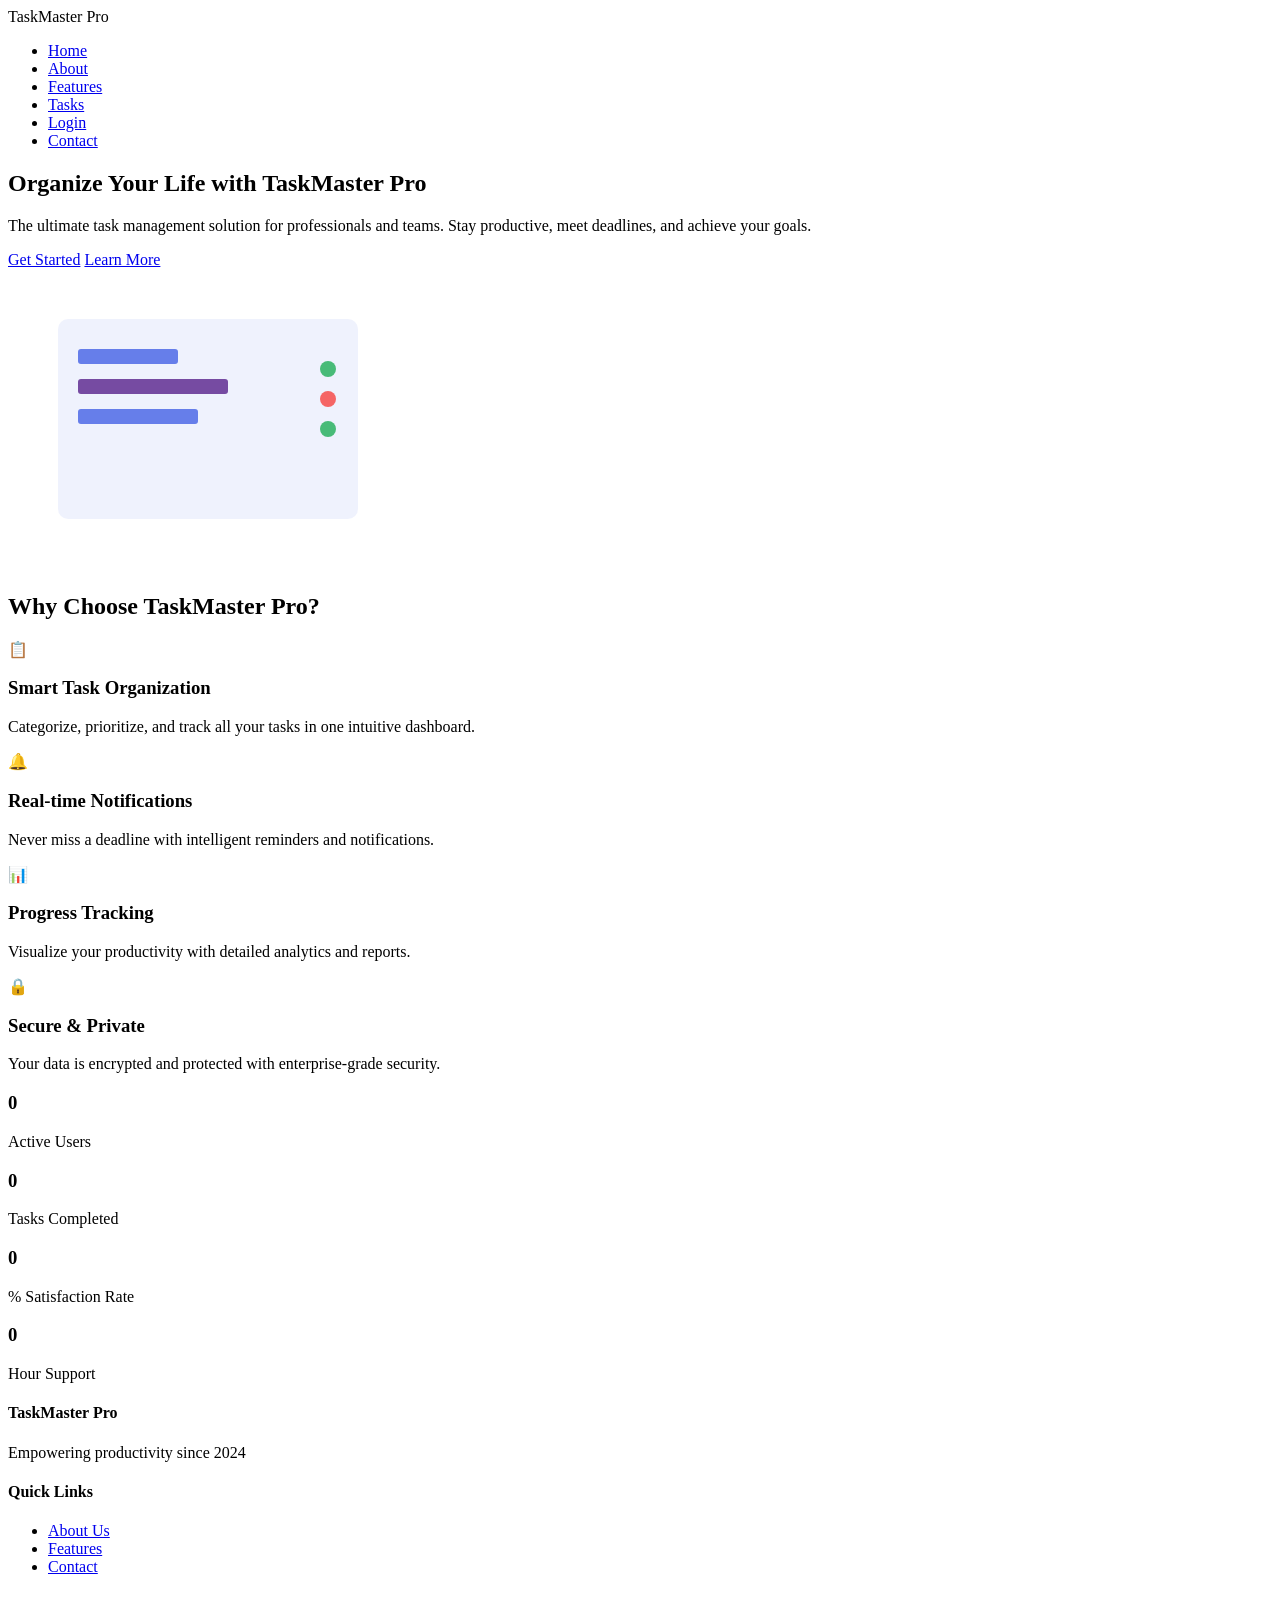
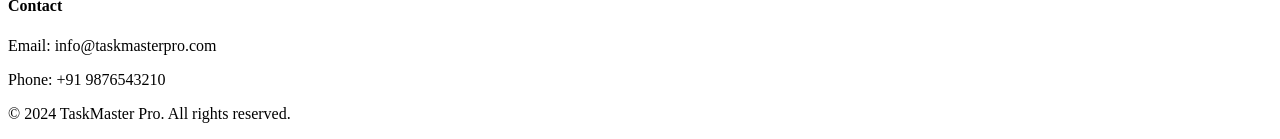
==== index.html @ 604fd154 "Add files via upload" ====
<!DOCTYPE html>
<html lang="en">
<head>
    <meta charset="UTF-8">
    <meta name="viewport" content="width=device-width, initial-scale=1.0">
    <title>TaskMaster Pro - Productivity Made Simple</title>
    <link rel="stylesheet" href="css/styles.css">
</head>
<body>
    <nav class="navbar">
        <div class="container">
            <div class="logo">TaskMaster Pro</div>
            <ul class="nav-links">
                <li><a href="index.html" class="active">Home</a></li>
                <li><a href="about.html">About</a></li>
                <li><a href="features.html">Features</a></li>
                <li><a href="tasks.html">Tasks</a></li>
                <li><a href="login.html">Login</a></li>
                <li><a href="contact.html">Contact</a></li>
            </ul>
            <div class="hamburger">
                <span></span>
                <span></span>
                <span></span>
            </div>
        </div>
    </nav>

    <section class="hero">
        <div class="container">
            <div class="hero-content">
                <h1>Organize Your Life with TaskMaster Pro</h1>
                <p>The ultimate task management solution for professionals and teams. Stay productive, meet deadlines, and achieve your goals.</p>
                <div class="cta-buttons">
                    <a href="login.html" class="btn btn-primary">Get Started</a>
                    <a href="features.html" class="btn btn-secondary">Learn More</a>
                </div>
            </div>
            <div class="hero-image">
                <div class="image-placeholder">
                    <svg width="400" height="300" viewBox="0 0 400 300">
                        <rect x="50" y="50" width="300" height="200" fill="#667eea" opacity="0.1" rx="10"/>
                        <rect x="70" y="80" width="100" height="15" fill="#667eea" rx="3"/>
                        <rect x="70" y="110" width="150" height="15" fill="#764ba2" rx="3"/>
                        <rect x="70" y="140" width="120" height="15" fill="#667eea" rx="3"/>
                        <circle cx="320" cy="100" r="8" fill="#48bb78"/>
                        <circle cx="320" cy="130" r="8" fill="#f56565"/>
                        <circle cx="320" cy="160" r="8" fill="#48bb78"/>
                    </svg>
                </div>
            </div>
        </div>
    </section>

    <section class="features-preview">
        <div class="container">
            <h2>Why Choose TaskMaster Pro?</h2>
            <div class="features-grid">
                <div class="feature-card">
                    <div class="icon">📋</div>
                    <h3>Smart Task Organization</h3>
                    <p>Categorize, prioritize, and track all your tasks in one intuitive dashboard.</p>
                </div>
                <div class="feature-card">
                    <div class="icon">🔔</div>
                    <h3>Real-time Notifications</h3>
                    <p>Never miss a deadline with intelligent reminders and notifications.</p>
                </div>
                <div class="feature-card">
                    <div class="icon">📊</div>
                    <h3>Progress Tracking</h3>
                    <p>Visualize your productivity with detailed analytics and reports.</p>
                </div>
                <div class="feature-card">
                    <div class="icon">🔒</div>
                    <h3>Secure & Private</h3>
                    <p>Your data is encrypted and protected with enterprise-grade security.</p>
                </div>
            </div>
        </div>
    </section>

    <section class="stats">
        <div class="container">
            <div class="stats-grid">
                <div class="stat-item">
                    <h3 class="counter" data-target="10000">0</h3>
                    <p>Active Users</p>
                </div>
                <div class="stat-item">
                    <h3 class="counter" data-target="50000">0</h3>
                    <p>Tasks Completed</p>
                </div>
                <div class="stat-item">
                    <h3 class="counter" data-target="98">0</h3>
                    <p>% Satisfaction Rate</p>
                </div>
                <div class="stat-item">
                    <h3 class="counter" data-target="24">0</h3>
                    <p>Hour Support</p>
                </div>
            </div>
        </div>
    </section>

    <footer class="footer">
        <div class="container">
            <div class="footer-content">
                <div class="footer-section">
                    <h4>TaskMaster Pro</h4>
                    <p>Empowering productivity since 2024</p>
                </div>
                <div class="footer-section">
                    <h4>Quick Links</h4>
                    <ul>
                        <li><a href="about.html">About Us</a></li>
                        <li><a href="features.html">Features</a></li>
                        <li><a href="contact.html">Contact</a></li>
                    </ul>
                </div>
                <div class="footer-section">
                    <h4>Contact</h4>
                    <p>Email: info@taskmasterpro.com</p>
                    <p>Phone: +91 9876543210</p>
                </div>
            </div>
            <div class="footer-bottom">
                <p>&copy; 2024 TaskMaster Pro. All rights reserved.</p>
            </div>
        </div>
    </footer>

    <script src="js/script.js"></script>
</body>
</html>
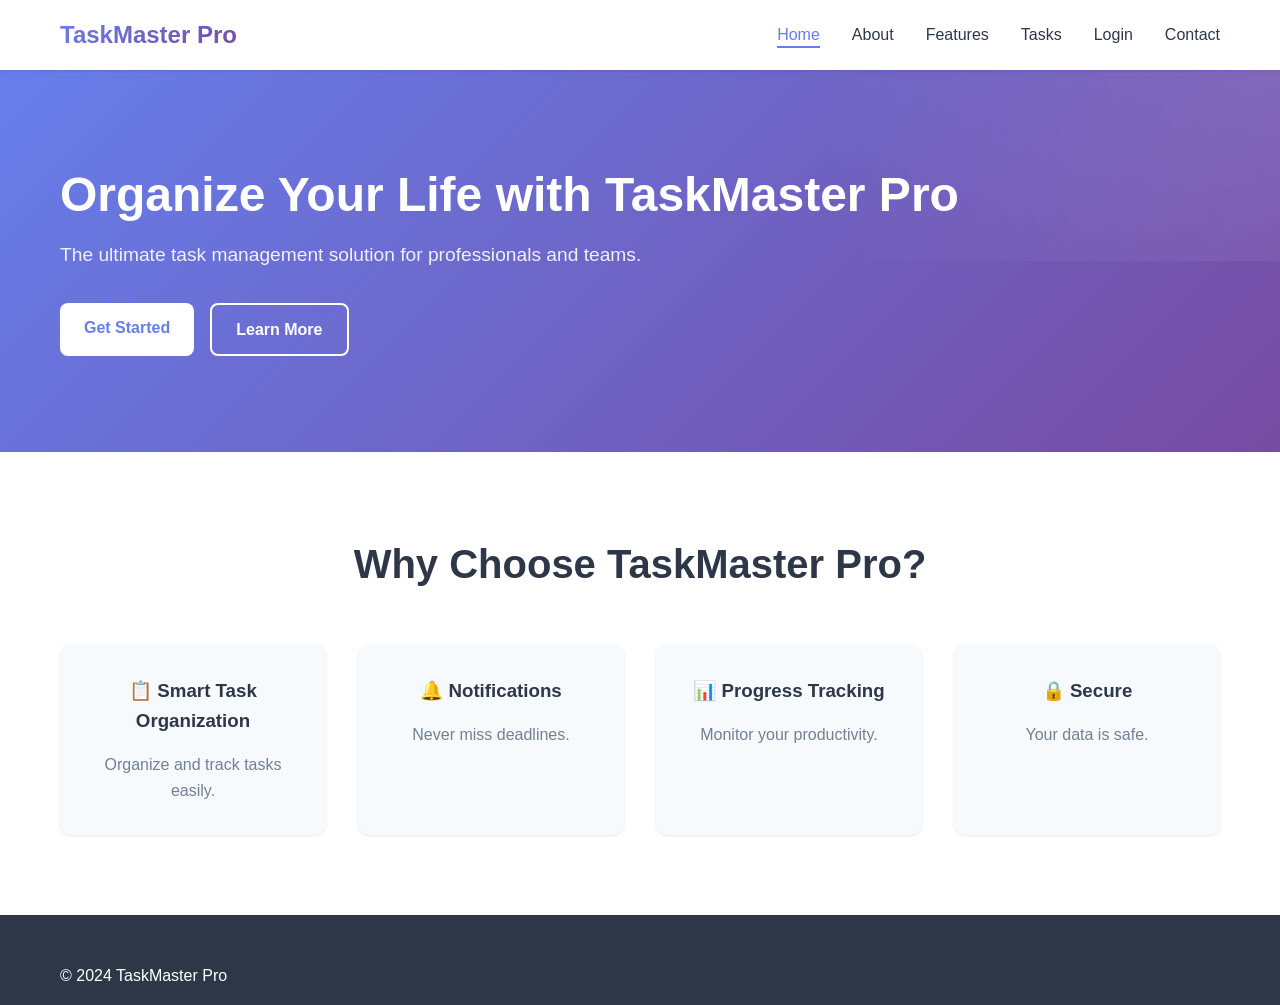
==== commit 839a861b: "Add files via upload" ====
--- a/index.html
+++ b/index.html
@@ -7,129 +7,75 @@
     <link rel="stylesheet" href="css/styles.css">
 </head>
 <body>
-    <nav class="navbar">
-        <div class="container">
-            <div class="logo">TaskMaster Pro</div>
-            <ul class="nav-links">
-                <li><a href="index.html" class="active">Home</a></li>
-                <li><a href="about.html">About</a></li>
-                <li><a href="features.html">Features</a></li>
-                <li><a href="tasks.html">Tasks</a></li>
-                <li><a href="login.html">Login</a></li>
-                <li><a href="contact.html">Contact</a></li>
-            </ul>
-            <div class="hamburger">
-                <span></span>
-                <span></span>
-                <span></span>
+
+<!-- NAVBAR -->
+<nav class="navbar">
+    <div class="container">
+        <div class="logo">TaskMaster Pro</div>
+        <ul class="nav-links">
+            <li><a href="index.html" class="active">Home</a></li>
+            <li><a href="about.html">About</a></li>
+            <li><a href="features.html">Features</a></li>
+            <li><a href="php/tasks.php">Tasks</a></li>
+            <li><a href="php/login.php">Login</a></li>
+            <li><a href="contact.html">Contact</a></li>
+        </ul>
+    </div>
+</nav>
+
+<!-- HERO SECTION -->
+<section class="hero">
+    <div class="container">
+        <div class="hero-content">
+            <h1>Organize Your Life with TaskMaster Pro</h1>
+            <p>The ultimate task management solution for professionals and teams.</p>
+            
+            <div class="cta-buttons">
+                <!-- ✅ FIXED -->
+                <a href="php/login.php" class="btn btn-primary">Get Started</a>
+                <a href="features.html" class="btn btn-secondary">Learn More</a>
             </div>
         </div>
-    </nav>
+    </div>
+</section>
 
-    <section class="hero">
-        <div class="container">
-            <div class="hero-content">
-                <h1>Organize Your Life with TaskMaster Pro</h1>
-                <p>The ultimate task management solution for professionals and teams. Stay productive, meet deadlines, and achieve your goals.</p>
-                <div class="cta-buttons">
-                    <a href="login.html" class="btn btn-primary">Get Started</a>
-                    <a href="features.html" class="btn btn-secondary">Learn More</a>
-                </div>
+<!-- FEATURES -->
+<section class="features-preview">
+    <div class="container">
+        <h2>Why Choose TaskMaster Pro?</h2>
+        
+        <div class="features-grid">
+            <div class="feature-card">
+                <h3>📋 Smart Task Organization</h3>
+                <p>Organize and track tasks easily.</p>
             </div>
-            <div class="hero-image">
-                <div class="image-placeholder">
-                    <svg width="400" height="300" viewBox="0 0 400 300">
-                        <rect x="50" y="50" width="300" height="200" fill="#667eea" opacity="0.1" rx="10"/>
-                        <rect x="70" y="80" width="100" height="15" fill="#667eea" rx="3"/>
-                        <rect x="70" y="110" width="150" height="15" fill="#764ba2" rx="3"/>
-                        <rect x="70" y="140" width="120" height="15" fill="#667eea" rx="3"/>
-                        <circle cx="320" cy="100" r="8" fill="#48bb78"/>
-                        <circle cx="320" cy="130" r="8" fill="#f56565"/>
-                        <circle cx="320" cy="160" r="8" fill="#48bb78"/>
-                    </svg>
-                </div>
+
+            <div class="feature-card">
+                <h3>🔔 Notifications</h3>
+                <p>Never miss deadlines.</p>
+            </div>
+
+            <div class="feature-card">
+                <h3>📊 Progress Tracking</h3>
+                <p>Monitor your productivity.</p>
+            </div>
+
+            <div class="feature-card">
+                <h3>🔒 Secure</h3>
+                <p>Your data is safe.</p>
             </div>
         </div>
-    </section>
+    </div>
+</section>
 
-    <section class="features-preview">
-        <div class="container">
-            <h2>Why Choose TaskMaster Pro?</h2>
-            <div class="features-grid">
-                <div class="feature-card">
-                    <div class="icon">📋</div>
-                    <h3>Smart Task Organization</h3>
-                    <p>Categorize, prioritize, and track all your tasks in one intuitive dashboard.</p>
-                </div>
-                <div class="feature-card">
-                    <div class="icon">🔔</div>
-                    <h3>Real-time Notifications</h3>
-                    <p>Never miss a deadline with intelligent reminders and notifications.</p>
-                </div>
-                <div class="feature-card">
-                    <div class="icon">📊</div>
-                    <h3>Progress Tracking</h3>
-                    <p>Visualize your productivity with detailed analytics and reports.</p>
-                </div>
-                <div class="feature-card">
-                    <div class="icon">🔒</div>
-                    <h3>Secure & Private</h3>
-                    <p>Your data is encrypted and protected with enterprise-grade security.</p>
-                </div>
-            </div>
-        </div>
-    </section>
+<!-- FOOTER -->
+<footer class="footer">
+    <div class="container">
+        <p>&copy; 2024 TaskMaster Pro</p>
+    </div>
+</footer>
 
-    <section class="stats">
-        <div class="container">
-            <div class="stats-grid">
-                <div class="stat-item">
-                    <h3 class="counter" data-target="10000">0</h3>
-                    <p>Active Users</p>
-                </div>
-                <div class="stat-item">
-                    <h3 class="counter" data-target="50000">0</h3>
-                    <p>Tasks Completed</p>
-                </div>
-                <div class="stat-item">
-                    <h3 class="counter" data-target="98">0</h3>
-                    <p>% Satisfaction Rate</p>
-                </div>
-                <div class="stat-item">
-                    <h3 class="counter" data-target="24">0</h3>
-                    <p>Hour Support</p>
-                </div>
-            </div>
-        </div>
-    </section>
+<script src="js/script.js"></script>
 
-    <footer class="footer">
-        <div class="container">
-            <div class="footer-content">
-                <div class="footer-section">
-                    <h4>TaskMaster Pro</h4>
-                    <p>Empowering productivity since 2024</p>
-                </div>
-                <div class="footer-section">
-                    <h4>Quick Links</h4>
-                    <ul>
-                        <li><a href="about.html">About Us</a></li>
-                        <li><a href="features.html">Features</a></li>
-                        <li><a href="contact.html">Contact</a></li>
-                    </ul>
-                </div>
-                <div class="footer-section">
-                    <h4>Contact</h4>
-                    <p>Email: info@taskmasterpro.com</p>
-                    <p>Phone: +91 9876543210</p>
-                </div>
-            </div>
-            <div class="footer-bottom">
-                <p>&copy; 2024 TaskMaster Pro. All rights reserved.</p>
-            </div>
-        </div>
-    </footer>
-
-    <script src="js/script.js"></script>
 </body>
 </html>
--- a/css/styles.css
+++ b/css/styles.css
@@ -0,0 +1,1155 @@
+/* ===================================
+   CSS Reset & Base Styles
+   =================================== */
+* {
+    margin: 0;
+    padding: 0;
+    box-sizing: border-box;
+}
+
+:root {
+    --primary-color: #667eea;
+    --secondary-color: #764ba2;
+    --accent-color: #48bb78;
+    --danger-color: #f56565;
+    --warning-color: #ed8936;
+    --text-dark: #2d3748;
+    --text-light: #718096;
+    --bg-light: #f7fafc;
+    --bg-white: #ffffff;
+    --border-color: #e2e8f0;
+    --shadow-sm: 0 1px 3px rgba(0,0,0,0.1);
+    --shadow-md: 0 4px 6px rgba(0,0,0,0.1);
+    --shadow-lg: 0 10px 25px rgba(0,0,0,0.15);
+    --transition: all 0.3s ease;
+}
+
+body {
+    font-family: 'Segoe UI', Tahoma, Geneva, Verdana, sans-serif;
+    line-height: 1.6;
+    color: var(--text-dark);
+    background-color: var(--bg-light);
+}
+
+.container {
+    max-width: 1200px;
+    margin: 0 auto;
+    padding: 0 20px;
+}
+
+/* ===================================
+   Navigation Bar (Positioning)
+   =================================== */
+.navbar {
+    background: var(--bg-white);
+    box-shadow: var(--shadow-sm);
+    position: sticky;
+    top: 0;
+    z-index: 1000;
+    padding: 1rem 0;
+}
+
+.navbar .container {
+    display: flex;
+    justify-content: space-between;
+    align-items: center;
+}
+
+.logo {
+    font-size: 1.5rem;
+    font-weight: bold;
+    background: linear-gradient(135deg, var(--primary-color), var(--secondary-color));
+    -webkit-background-clip: text;
+    -webkit-text-fill-color: transparent;
+    background-clip: text;
+}
+
+.nav-links {
+    display: flex;
+    list-style: none;
+    gap: 2rem;
+}
+
+.nav-links a {
+    text-decoration: none;
+    color: var(--text-dark);
+    font-weight: 500;
+    transition: var(--transition);
+    position: relative;
+}
+
+.nav-links a:hover,
+.nav-links a.active {
+    color: var(--primary-color);
+}
+
+.nav-links a::after {
+    content: '';
+    position: absolute;
+    bottom: -5px;
+    left: 0;
+    width: 0;
+    height: 2px;
+    background: var(--primary-color);
+    transition: var(--transition);
+}
+
+.nav-links a:hover::after,
+.nav-links a.active::after {
+    width: 100%;
+}
+
+.hamburger {
+    display: none;
+    flex-direction: column;
+    cursor: pointer;
+    gap: 4px;
+}
+
+.hamburger span {
+    width: 25px;
+    height: 3px;
+    background: var(--text-dark);
+    transition: var(--transition);
+}
+
+/* ===================================
+   Hero Section
+   =================================== */
+.hero {
+    background: linear-gradient(135deg, #667eea 0%, #764ba2 100%);
+    color: white;
+    padding: 6rem 0;
+    position: relative;
+    overflow: hidden;
+}
+
+.hero::before {
+    content: '';
+    position: absolute;
+    top: -50%;
+    right: -50%;
+    width: 100%;
+    height: 100%;
+    background: radial-gradient(circle, rgba(255,255,255,0.1) 0%, transparent 70%);
+}
+
+.hero .container {
+    display: flex;
+    align-items: center;
+    justify-content: space-between;
+    gap: 3rem;
+    position: relative;
+    z-index: 1;
+}
+
+.hero-content {
+    flex: 1;
+}
+
+.hero h1 {
+    font-size: 3rem;
+    margin-bottom: 1rem;
+    line-height: 1.2;
+}
+
+.hero p {
+    font-size: 1.2rem;
+    margin-bottom: 2rem;
+    opacity: 0.9;
+}
+
+.cta-buttons {
+    display: flex;
+    gap: 1rem;
+}
+
+.hero-image {
+    flex: 1;
+    display: flex;
+    justify-content: center;
+}
+
+/* ===================================
+   Buttons
+   =================================== */
+.btn {
+    display: inline-block;
+    padding: 0.75rem 1.5rem;
+    border-radius: 8px;
+    text-decoration: none;
+    font-weight: 600;
+    transition: var(--transition);
+    border: none;
+    cursor: pointer;
+    font-size: 1rem;
+}
+
+.btn-primary {
+    background: white;
+    color: var(--primary-color);
+}
+
+.btn-primary:hover {
+    transform: translateY(-2px);
+    box-shadow: var(--shadow-md);
+}
+
+.btn-secondary {
+    background: transparent;
+    color: white;
+    border: 2px solid white;
+}
+
+.btn-secondary:hover {
+    background: white;
+    color: var(--primary-color);
+}
+
+.btn-block {
+    width: 100%;
+    text-align: center;
+}
+
+.btn-small {
+    padding: 0.5rem 1rem;
+    font-size: 0.9rem;
+}
+
+.btn-complete {
+    background: var(--accent-color);
+    color: white;
+}
+
+.btn-delete {
+    background: var(--danger-color);
+    color: white;
+}
+
+.btn-social {
+    background: var(--bg-white);
+    color: var(--text-dark);
+    border: 1px solid var(--border-color);
+}
+
+/* ===================================
+   Features Section (Box Model & Floats)
+   =================================== */
+.features-preview {
+    padding: 5rem 0;
+    background: var(--bg-white);
+}
+
+.features-preview h2 {
+    text-align: center;
+    font-size: 2.5rem;
+    margin-bottom: 3rem;
+    color: var(--text-dark);
+}
+
+.features-grid {
+    display: grid;
+    grid-template-columns: repeat(auto-fit, minmax(250px, 1fr));
+    gap: 2rem;
+}
+
+.feature-card {
+    padding: 2rem;
+    background: var(--bg-light);
+    border-radius: 12px;
+    text-align: center;
+    transition: var(--transition);
+    box-shadow: var(--shadow-sm);
+}
+
+.feature-card:hover {
+    transform: translateY(-5px);
+    box-shadow: var(--shadow-lg);
+}
+
+.feature-card .icon {
+    font-size: 3rem;
+    margin-bottom: 1rem;
+}
+
+.feature-card h3 {
+    margin-bottom: 1rem;
+    color: var(--text-dark);
+}
+
+.feature-card p {
+    color: var(--text-light);
+}
+
+/* ===================================
+   Statistics Section
+   =================================== */
+.stats {
+    padding: 4rem 0;
+    background: linear-gradient(135deg, #667eea 0%, #764ba2 100%);
+    color: white;
+}
+
+.stats-grid {
+    display: grid;
+    grid-template-columns: repeat(auto-fit, minmax(200px, 1fr));
+    gap: 2rem;
+    text-align: center;
+}
+
+.stat-item h3 {
+    font-size: 3rem;
+    margin-bottom: 0.5rem;
+}
+
+.stat-item p {
+    font-size: 1.1rem;
+    opacity: 0.9;
+}
+
+/* ===================================
+   Page Header
+   =================================== */
+.page-header {
+    background: linear-gradient(135deg, #667eea 0%, #764ba2 100%);
+    color: white;
+    padding: 4rem 0;
+    text-align: center;
+}
+
+.page-header h1 {
+    font-size: 2.5rem;
+    margin-bottom: 0.5rem;
+}
+
+/* ===================================
+   About Section
+   =================================== */
+.about-content {
+    padding: 5rem 0;
+    background: var(--bg-white);
+}
+
+.about-grid {
+    display: grid;
+    grid-template-columns: 1fr 1fr;
+    gap: 3rem;
+    align-items: center;
+    margin-bottom: 4rem;
+}
+
+.about-text h2 {
+    font-size: 2rem;
+    margin-bottom: 1rem;
+    color: var(--text-dark);
+}
+
+.about-text h3 {
+    font-size: 1.5rem;
+    margin: 2rem 0 1rem;
+    color: var(--primary-color);
+}
+
+.about-text p {
+    margin-bottom: 1rem;
+    color: var(--text-light);
+    line-height: 1.8;
+}
+
+.image-placeholder {
+    background: var(--bg-light);
+    border-radius: 12px;
+    padding: 2rem;
+    display: flex;
+    justify-content: center;
+    align-items: center;
+}
+
+.values-section,
+.team-section {
+    margin-top: 4rem;
+}
+
+.values-section h2,
+.team-section h2 {
+    text-align: center;
+    font-size: 2rem;
+    margin-bottom: 2rem;
+}
+
+.values-grid {
+    display: grid;
+    grid-template-columns: repeat(auto-fit, minmax(250px, 1fr));
+    gap: 2rem;
+}
+
+.value-card {
+    padding: 2rem;
+    background: var(--bg-light);
+    border-radius: 12px;
+    text-align: center;
+}
+
+.value-card h3 {
+    margin-bottom: 1rem;
+    color: var(--text-dark);
+}
+
+.team-grid {
+    display: grid;
+    grid-template-columns: repeat(auto-fit, minmax(200px, 1fr));
+    gap: 2rem;
+}
+
+.team-member {
+    text-align: center;
+    padding: 2rem;
+    background: var(--bg-light);
+    border-radius: 12px;
+}
+
+.member-avatar {
+    width: 80px;
+    height: 80px;
+    background: linear-gradient(135deg, var(--primary-color), var(--secondary-color));
+    color: white;
+    border-radius: 50%;
+    display: flex;
+    align-items: center;
+    justify-content: center;
+    font-size: 1.5rem;
+    font-weight: bold;
+    margin: 0 auto 1rem;
+}
+
+.team-member h4 {
+    margin-bottom: 0.5rem;
+    color: var(--text-dark);
+}
+
+.team-member p {
+    color: var(--text-light);
+}
+
+/* ===================================
+   Features Detailed Section
+   =================================== */
+.features-detailed {
+    padding: 5rem 0;
+    background: var(--bg-white);
+}
+
+.feature-detail {
+    display: flex;
+    gap: 2rem;
+    align-items: center;
+    margin-bottom: 4rem;
+    padding: 2rem;
+    background: var(--bg-light);
+    border-radius: 12px;
+}
+
+.feature-detail.reverse {
+    flex-direction: row-reverse;
+}
+
+.feature-icon {
+    font-size: 4rem;
+    min-width: 100px;
+    text-align: center;
+}
+
+.feature-info h3 {
+    font-size: 1.8rem;
+    margin-bottom: 1rem;
+    color: var(--text-dark);
+}
+
+.feature-info p {
+    margin-bottom: 1rem;
+    color: var(--text-light);
+}
+
+.feature-info ul {
+    list-style: none;
+    padding-left: 0;
+}
+
+.feature-info ul li {
+    padding: 0.5rem 0;
+    padding-left: 1.5rem;
+    position: relative;
+    color: var(--text-light);
+}
+
+.feature-info ul li::before {
+    content: '✓';
+    position: absolute;
+    left: 0;
+    color: var(--accent-color);
+    font-weight: bold;
+}
+
+/* ===================================
+   Calculator Section
+   =================================== */
+.productivity-calculator {
+    padding: 5rem 0;
+    background: var(--bg-light);
+}
+
+.productivity-calculator h2 {
+    text-align: center;
+    font-size: 2rem;
+    margin-bottom: 0.5rem;
+}
+
+.productivity-calculator > p {
+    text-align: center;
+    color: var(--text-light);
+    margin-bottom: 3rem;
+}
+
+.calculator-card {
+    display: grid;
+    grid-template-columns: 1fr 1fr;
+    gap: 3rem;
+    background: var(--bg-white);
+    padding: 3rem;
+    border-radius: 12px;
+    box-shadow: var(--shadow-md);
+    max-width: 900px;
+    margin: 0 auto;
+}
+
+.calculator-form .form-group {
+    margin-bottom: 1.5rem;
+}
+
+.calculator-results {
+    background: linear-gradient(135deg, #667eea 0%, #764ba2 100%);
+    padding: 2rem;
+    border-radius: 12px;
+    color: white;
+}
+
+.calculator-results h3 {
+    margin-bottom: 1.5rem;
+    text-align: center;
+}
+
+.result-item {
+    display: flex;
+    justify-content: space-between;
+    padding: 1rem 0;
+    border-bottom: 1px solid rgba(255,255,255,0.2);
+}
+
+.result-item:last-child {
+    border-bottom: none;
+}
+
+.result-value {
+    font-weight: bold;
+    font-size: 1.1rem;
+}
+
+.result-value.highlight {
+    font-size: 1.5rem;
+    color: #ffd700;
+}
+
+/* ===================================
+   Form Styles
+   =================================== */
+.form-group {
+    margin-bottom: 1.5rem;
+}
+
+.form-group label {
+    display: block;
+    margin-bottom: 0.5rem;
+    font-weight: 600;
+    color: var(--text-dark);
+}
+
+.form-group input,
+.form-group select,
+.form-group textarea {
+    width: 100%;
+    padding: 0.75rem;
+    border: 1px solid var(--border-color);
+    border-radius: 8px;
+    font-size: 1rem;
+    transition: var(--transition);
+    font-family: inherit;
+}
+
+.form-group input:focus,
+.form-group select:focus,
+.form-group textarea:focus {
+    outline: none;
+    border-color: var(--primary-color);
+    box-shadow: 0 0 0 3px rgba(102, 126, 234, 0.1);
+}
+
+.form-group small {
+    display: block;
+    margin-top: 0.25rem;
+    color: var(--text-light);
+    font-size: 0.85rem;
+}
+
+.error-message {
+    color: var(--danger-color);
+    font-size: 0.85rem;
+    margin-top: 0.25rem;
+    display: block;
+}
+
+.form-row {
+    display: grid;
+    grid-template-columns: 1fr 1fr;
+    gap: 1rem;
+}
+
+/* ===================================
+   Tasks Section
+   =================================== */
+.tasks-section {
+    padding: 3rem 0;
+    background: var(--bg-white);
+}
+
+.task-form-container {
+    background: var(--bg-light);
+    padding: 2rem;
+    border-radius: 12px;
+    margin-bottom: 3rem;
+}
+
+.task-form-container h2 {
+    margin-bottom: 1.5rem;
+    color: var(--text-dark);
+}
+
+.task-stats {
+    display: grid;
+    grid-template-columns: repeat(auto-fit, minmax(200px, 1fr));
+    gap: 1.5rem;
+    margin-bottom: 3rem;
+}
+
+.stat-box {
+    background: linear-gradient(135deg, var(--primary-color), var(--secondary-color));
+    padding: 2rem;
+    border-radius: 12px;
+    text-align: center;
+    color: white;
+}
+
+.stat-box h3 {
+    font-size: 2.5rem;
+    margin-bottom: 0.5rem;
+}
+
+.task-filters {
+    display: flex;
+    gap: 1rem;
+    margin-bottom: 2rem;
+    flex-wrap: wrap;
+}
+
+.filter-btn {
+    padding: 0.5rem 1.5rem;
+    border: 2px solid var(--border-color);
+    background: var(--bg-white);
+    border-radius: 8px;
+    cursor: pointer;
+    transition: var(--transition);
+    font-weight: 500;
+}
+
+.filter-btn.active,
+.filter-btn:hover {
+    background: var(--primary-color);
+    color: white;
+    border-color: var(--primary-color);
+}
+
+.tasks-list {
+    display: grid;
+    gap: 1.5rem;
+}
+
+.task-card {
+    background: var(--bg-light);
+    padding: 1.5rem;
+    border-radius: 12px;
+    border-left: 4px solid var(--primary-color);
+    transition: var(--transition);
+}
+
+.task-card:hover {
+    box-shadow: var(--shadow-md);
+    transform: translateX(5px);
+}
+
+.task-header {
+    display: flex;
+    justify-content: space-between;
+    align-items: center;
+    margin-bottom: 1rem;
+}
+
+.task-header h3 {
+    color: var(--text-dark);
+    font-size: 1.2rem;
+}
+
+.priority-badge {
+    padding: 0.25rem 0.75rem;
+    border-radius: 20px;
+    font-size: 0.85rem;
+    font-weight: 600;
+}
+
+.priority-badge.high {
+    background: #fee;
+    color: var(--danger-color);
+}
+
+.priority-badge.medium {
+    background: #fef6e6;
+    color: var(--warning-color);
+}
+
+.priority-badge.low {
+    background: #e6f7ed;
+    color: var(--accent-color);
+}
+
+.task-description {
+    color: var(--text-light);
+    margin-bottom: 1rem;
+}
+
+.task-meta {
+    display: flex;
+    gap: 2rem;
+    margin-bottom: 1rem;
+    font-size: 0.9rem;
+    color: var(--text-light);
+}
+
+.task-actions {
+    display: flex;
+    gap: 0.5rem;
+}
+
+/* ===================================
+   Login/Register Section
+   =================================== */
+.login-section {
+    padding: 3rem 0;
+    background: var(--bg-white);
+    min-height: calc(100vh - 200px);
+}
+
+.login-container {
+    display: grid;
+    grid-template-columns: 1fr 1fr;
+    gap: 3rem;
+    align-items: center;
+    max-width: 1000px;
+    margin: 0 auto;
+}
+
+.login-form-wrapper {
+    background: var(--bg-light);
+    padding: 3rem;
+    border-radius: 12px;
+    box-shadow: var(--shadow-md);
+}
+
+.login-form-wrapper h2 {
+    margin-bottom: 0.5rem;
+    color: var(--text-dark);
+}
+
+.login-subtitle {
+    color: var(--text-light);
+    margin-bottom: 2rem;
+}
+
+.form-tabs {
+    display: flex;
+    gap: 1rem;
+    margin-bottom: 2rem;
+}
+
+.tab-btn {
+    flex: 1;
+    padding: 0.75rem;
+    border: none;
+    background: transparent;
+    font-size: 1rem;
+    font-weight: 600;
+    cursor: pointer;
+    border-bottom: 2px solid var(--border-color);
+    transition: var(--transition);
+}
+
+.tab-btn.active {
+    color: var(--primary-color);
+    border-bottom-color: var(--primary-color);
+}
+
+.auth-form {
+    display: none;
+}
+
+.auth-form.active-form {
+    display: block;
+}
+
+.form-options {
+    display: flex;
+    justify-content: space-between;
+    align-items: center;
+    margin-bottom: 1.5rem;
+    font-size: 0.9rem;
+}
+
+.checkbox-label {
+    display: flex;
+    align-items: center;
+    gap: 0.5rem;
+    cursor: pointer;
+}
+
+.forgot-link {
+    color: var(--primary-color);
+    text-decoration: none;
+}
+
+.form-divider {
+    text-align: center;
+    margin: 1.5rem 0;
+    position: relative;
+}
+
+.form-divider::before,
+.form-divider::after {
+    content: '';
+    position: absolute;
+    top: 50%;
+    width: 45%;
+    height: 1px;
+    background: var(--border-color);
+}
+
+.form-divider::before {
+    left: 0;
+}
+
+.form-divider::after {
+    right: 0;
+}
+
+.form-divider span {
+    background: var(--bg-light);
+    padding: 0 1rem;
+    color: var(--text-light);
+}
+
+/* ===================================
+   Contact Section
+   =================================== */
+.contact-section {
+    padding: 3rem 0;
+    background: var(--bg-white);
+}
+
+.contact-grid {
+    display: grid;
+    grid-template-columns: 1fr 1fr;
+    gap: 3rem;
+    margin-bottom: 4rem;
+}
+
+.contact-info h2 {
+    margin-bottom: 1rem;
+    color: var(--text-dark);
+}
+
+.contact-info > p {
+    color: var(--text-light);
+    margin-bottom: 2rem;
+}
+
+.contact-details {
+    display: flex;
+    flex-direction: column;
+    gap: 2rem;
+}
+
+.contact-item {
+    display: flex;
+    gap: 1rem;
+    align-items: flex-start;
+}
+
+.contact-icon {
+    font-size: 2rem;
+    min-width: 50px;
+    text-align: center;
+}
+
+.contact-item h4 {
+    margin-bottom: 0.5rem;
+    color: var(--text-dark);
+}
+
+.contact-item p {
+    color: var(--text-light);
+    font-size: 0.95rem;
+}
+
+.contact-form-wrapper {
+    background: var(--bg-light);
+    padding: 2rem;
+    border-radius: 12px;
+}
+
+.contact-form-wrapper h2 {
+    margin-bottom: 1.5rem;
+    color: var(--text-dark);
+}
+
+.success-message {
+    background: #e6f7ed;
+    padding: 2rem;
+    border-radius: 12px;
+    text-align: center;
+    border: 2px solid var(--accent-color);
+}
+
+.success-message h3 {
+    color: var(--accent-color);
+    margin-bottom: 0.5rem;
+}
+
+.faq-section {
+    margin-top: 4rem;
+}
+
+.faq-section h2 {
+    text-align: center;
+    margin-bottom: 2rem;
+    color: var(--text-dark);
+}
+
+.faq-grid {
+    display: grid;
+    grid-template-columns: repeat(auto-fit, minmax(250px, 1fr));
+    gap: 2rem;
+}
+
+.faq-item {
+    background: var(--bg-light);
+    padding: 1.5rem;
+    border-radius: 12px;
+}
+
+.faq-item h4 {
+    margin-bottom: 0.5rem;
+    color: var(--text-dark);
+}
+
+.faq-item p {
+    color: var(--text-light);
+    font-size: 0.95rem;
+}
+
+/* ===================================
+   Footer
+   =================================== */
+.footer {
+    background: var(--text-dark);
+    color: white;
+    padding: 3rem 0 1rem;
+}
+
+.footer-content {
+    display: grid;
+    grid-template-columns: repeat(auto-fit, minmax(250px, 1fr));
+    gap: 2rem;
+    margin-bottom: 2rem;
+}
+
+.footer-section h4 {
+    margin-bottom: 1rem;
+}
+
+.footer-section p {
+    opacity: 0.8;
+    font-size: 0.95rem;
+}
+
+.footer-section ul {
+    list-style: none;
+}
+
+.footer-section ul li {
+    margin-bottom: 0.5rem;
+}
+
+.footer-section a {
+    color: white;
+    text-decoration: none;
+    opacity: 0.8;
+    transition: var(--transition);
+}
+
+.footer-section a:hover {
+    opacity: 1;
+    color: var(--primary-color);
+}
+
+.footer-bottom {
+    text-align: center;
+    padding-top: 2rem;
+    border-top: 1px solid rgba(255,255,255,0.1);
+}
+
+.footer-bottom p {
+    opacity: 0.7;
+    font-size: 0.9rem;
+}
+
+/* ===================================
+   Responsive Design (Media Queries)
+   =================================== */
+
+/* Tablet */
+@media (max-width: 968px) {
+    .hero .container,
+    .about-grid,
+    .login-container,
+    .contact-grid,
+    .calculator-card {
+        grid-template-columns: 1fr;
+    }
+    
+    .hero-image,
+    .login-image {
+        display: none;
+    }
+    
+    .nav-links {
+        position: fixed;
+        left: -100%;
+        top: 70px;
+        flex-direction: column;
+        background-color: var(--bg-white);
+        width: 100%;
+        text-align: center;
+        transition: 0.3s;
+        box-shadow: var(--shadow-md);
+        padding: 2rem 0;
+    }
+    
+    .nav-links.active {
+        left: 0;
+    }
+    
+    .hamburger {
+        display: flex;
+    }
+    
+    .hamburger.active span:nth-child(1) {
+        transform: rotate(-45deg) translate(-5px, 6px);
+    }
+    
+    .hamburger.active span:nth-child(2) {
+        opacity: 0;
+    }
+    
+    .hamburger.active span:nth-child(3) {
+        transform: rotate(45deg) translate(-5px, -6px);
+    }
+    
+    .hero h1 {
+        font-size: 2rem;
+    }
+    
+    .feature-detail,
+    .feature-detail.reverse {
+        flex-direction: column;
+    }
+}
+
+/* Mobile */
+@media (max-width: 576px) {
+    .container {
+        padding: 0 15px;
+    }
+    
+    .hero {
+        padding: 3rem 0;
+    }
+    
+    .hero h1 {
+        font-size: 1.75rem;
+    }
+    
+    .hero p {
+        font-size: 1rem;
+    }
+    
+    .cta-buttons {
+        flex-direction: column;
+    }
+    
+    .features-grid,
+    .stats-grid,
+    .values-grid,
+    .team-grid {
+        grid-template-columns: 1fr;
+    }
+    
+    .form-row {
+        grid-template-columns: 1fr;
+    }
+    
+    .task-filters {
+        flex-direction: column;
+    }
+    
+    .filter-btn {
+        width: 100%;
+    }
+    
+    .page-header h1 {
+        font-size: 2rem;
+    }
+    
+    .login-form-wrapper {
+        padding: 2rem 1.5rem;
+    }
+    
+    .contact-form-wrapper {
+        padding: 1.5rem;
+    }
+}
+
+/* Print Styles */
+@media print {
+    .navbar,
+    .footer,
+    .btn,
+    .hamburger {
+        display: none;
+    }
+}
